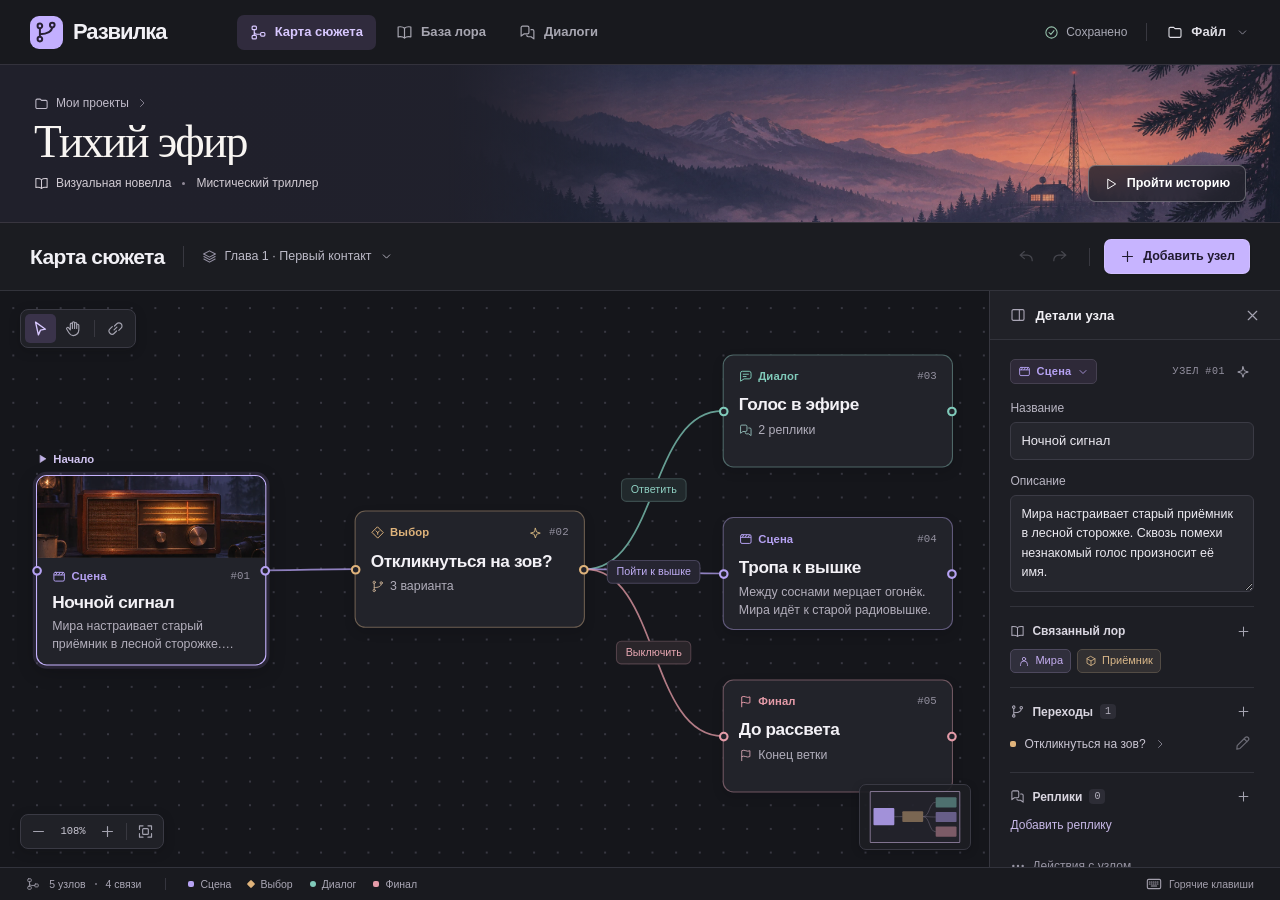
==== index.html @ 1507aa06 "Добавить редактор ветвящихся новелл «Развилка»" ====
<!doctype html>
<html lang="ru">
<head>
  <meta charset="utf-8">
  <meta name="viewport" content="width=device-width, initial-scale=1, viewport-fit=cover">
  <meta name="theme-color" content="#17171d">
  <meta name="description" content="Развилка — рабочее пространство для карты сюжета, лора и диалогов визуальной новеллы.">
  <title>Развилка — карта сюжета</title>
  <link rel="icon" href="assets/mark.svg" type="image/svg+xml">
  <link rel="stylesheet" href="style.css">
  <script src="icons.js" defer></script>
  <script src="model.js" defer></script>
  <script src="map.js" defer></script>
  <script src="app.js" defer></script>
</head>
<body>
  <div class="studio">
    <header class="topbar">
      <button class="brand" data-action="page" data-page="map" aria-label="Развилка, к карте сюжета"><img src="assets/mark.svg" alt="" width="32" height="32"><span>Развилка</span></button>
      <nav class="main-nav" aria-label="Разделы проекта" id="main-nav"></nav>
      <div class="top-tools"><span id="save-state" title="Проект сохраняется в этом браузере"></span><span class="tool-divider"></span><button id="file-menu" class="file-button" data-action="file-menu" aria-label="Файл и настройки проекта" aria-haspopup="true"></button></div>
    </header>
    <section id="project-cover" class="project-cover" aria-label="Текущий проект">
      <div class="cover-inner"><button class="projects-link" data-action="projects"><span data-icon="folder"></span>Мои проекты<span data-icon="chevron-right"></span></button><h1 id="project-title"></h1><div id="project-meta" class="project-meta"></div></div>
      <button class="read-button" data-action="play"><span data-icon="play"></span><span>Пройти историю</span></button>
    </section>
    <main class="workbench"><div class="workbar" id="workbar"></div><div id="workspace" class="workspace"></div></main>
    <footer id="statusbar" class="statusbar"></footer>
  </div>
  <div id="menu" class="popover" hidden></div>
  <dialog id="dialog" aria-labelledby="dialog-title"></dialog>
  <div id="toast" class="toast" role="status" aria-live="polite"></div>
  <input type="file" accept="application/json,.json" id="import-file" hidden>
</body>
</html>
---- style.css ----
:root {
  color-scheme: dark;
  --bg:#141519; --panel:#1c1d23; --surface:#222329; --line:#32333b; --line-soft:#2a2b32;
  --text:#f1f0f5; --muted:#a4a3b0; --dim:#858593; --accent:#c7b4ff; --accent-text:#211a30;
  --font:Inter,"Segoe UI Variable Text","Segoe UI",-apple-system,BlinkMacSystemFont,Arial,sans-serif;
  --mono:"SFMono-Regular",Consolas,"Liberation Mono",monospace;
  font-family:var(--font); font-size:14px; color:var(--text); background:var(--bg);
  font-synthesis:none; -webkit-font-smoothing:antialiased;
}
* {box-sizing:border-box}
[hidden] {display:none!important}
html,body {width:100%;height:100%;margin:0;overflow:hidden}
button,input,textarea,select {font:inherit}
button {color:inherit;border:0;background:transparent;cursor:pointer;line-height:1.2}
button:disabled {cursor:default;opacity:.35}
button,a,input,select,textarea,[tabindex] {outline-offset:3px}
:focus-visible {outline:2px solid var(--accent)}
button {touch-action:manipulation}
button:disabled:hover {background:transparent}
button svg,.icon {flex-shrink:0;vertical-align:middle;pointer-events:none}
button {transition:background-color .14s,color .14s,border-color .14s}
::selection {background:#685388;color:white}
::-webkit-scrollbar {width:6px;height:6px}
::-webkit-scrollbar-thumb {border-radius:8px;background:#42414b}
::-webkit-scrollbar-track {background:transparent}
.studio {display:flex;flex-direction:column;height:100vh;height:100dvh;min-height:0}
.topbar {height:65px;flex:0 0 auto;display:flex;align-items:center;gap:clamp(28px,5.5vw,96px);padding:0 clamp(20px,2.35vw,42px);background:#18191e;border-bottom:1px solid #33323c;position:relative;z-index:3}
.brand {padding:0;display:inline-flex;align-items:center;gap:10px;flex-shrink:0;font-size:22px;line-height:1;font-weight:720;letter-spacing:-1.1px}
.brand img {width:33px;height:33px}
.main-nav,.top-tools,.file-button,.nav-item,.project-meta,.project-meta span,.read-button,.projects-link,.work-actions,.history-actions,.view-context,.chapter-switch,.btn,.quiet-button,.text-action,.status-count,.legend,.legend-item,.shortcut-button {display:flex;align-items:center}
.main-nav {gap:7px;align-self:stretch;align-items:center}
.nav-item {gap:8px;font-size:13px;font-weight:550;color:#a7a6b1;border-radius:7px;padding:9px 13px;white-space:nowrap}
.nav-item:hover,.file-button:hover {background:#26262f;color:#f8f6ff}
.nav-item.active {background:#302b3d;color:#d8c8ff}
.top-tools {gap:19px;margin-left:auto}
.tool-divider,.view-divider {width:1px;display:inline-block;background:#383840;flex-shrink:0}
.tool-divider {height:18px}
#save-state {color:#a9a9b5;display:flex;align-items:center;gap:7px;font-size:12px;white-space:nowrap}
#save-state svg {color:#99c5af} #save-state.failed svg {color:#edb081}
.file-button {gap:8px;padding:8px 1px;color:#dfdee5;font-size:13px;font-weight:550}
.file-button>.icon:last-child {margin-left:2px;color:#92919f}
.project-cover {position:relative;isolation:isolate;background:#20212d;height:clamp(135px,17.6vh,186px);flex:0 0 auto;display:flex;align-items:center;justify-content:space-between;padding:0 clamp(22px,2.65vw,48px);overflow:hidden;border-bottom:1px solid #38353f}
.project-cover::before,.project-cover::after {content:"";position:absolute;inset:0;z-index:-1;pointer-events:none}
.project-cover::before {left:auto;width:min(82%,max(65vw,760px));background:url("assets/forest-station.webp") right 20%/100% auto no-repeat;mask-image:linear-gradient(90deg,transparent,#000 21%);opacity:.98}
.project-cover::after {background:linear-gradient(90deg,#20202b 0%,#20202bf5 18%,#20202ba1 35%,#20202b14 64%,#1416231c 100%)}
.project-cover.plain::before {background:none}
.project-cover.plain::after {background:radial-gradient(ellipse at 70% 0%,#454054,transparent 66%),linear-gradient(105deg,#232331,#2b2834)}
.cover-inner {min-width:0;margin-bottom:1px}
.projects-link {width:fit-content;gap:7px;color:#c0bbc9;font-size:12px;font-weight:500;padding:0}
.projects-link>span {display:flex}
.projects-link:hover {color:#fff}
.projects-link>span:last-child {color:#9792a3}
.project-cover h1 {margin:8px 0 11px;font-family:"STIX Two Text",Georgia,"Times New Roman",serif;font-size:clamp(38px,3.55vw,56px);font-weight:500;letter-spacing:-1.65px;line-height:1.02;color:#f8f5f2;max-width:70vw;white-space:nowrap;text-overflow:ellipsis;overflow:hidden}
.project-meta {color:#d1cbd3;font-size:12px;gap:11px;font-weight:450}
.project-meta span {gap:7px}
.project-meta i,.status-dot {width:3px;height:3px;border-radius:100%;background:#918a98;flex-shrink:0}
.read-button {gap:9px;align-self:flex-end;margin-bottom:20px;padding:10px 15px;border:1px solid #ffffff4a;border-radius:7px;background:#24232dcc;color:white;backdrop-filter:blur(9px);font-size:12.5px;font-weight:570;box-shadow:0 2px 8px #10101628}
.read-button:hover {background:#34313ee5;border-color:#c8bfce}
.read-button svg {height:14px;width:14px}
.workbench {display:flex;flex-direction:column;flex:1;min-height:0}
.workbar {height:68px;flex:0 0 auto;display:flex;align-items:center;justify-content:space-between;gap:12px;padding:0 clamp(18px,2.35vw,42px);border-bottom:1px solid var(--line);background:#1b1c21}
.view-context {gap:18px;min-width:0}
.view-context h2 {margin:0;white-space:nowrap;font-size:21px;line-height:1.25;letter-spacing:-.66px;font-weight:640}
.view-divider {height:21px}
.chapter-switch {padding:7px 0;gap:8px;color:#bcbac7;font-size:12.5px;font-weight:500;min-width:0}
.chapter-switch>span {white-space:nowrap;overflow:hidden;text-overflow:ellipsis;max-width:34vw}
.chapter-switch>.icon:first-child {color:#9692a5}
.chapter-switch:hover,.text-action:hover,.secondary-link:hover,.quiet-button:hover {color:var(--accent)}
.work-actions {gap:14px}
.history-actions {gap:2px}
.icon-button {display:inline-flex;justify-content:center;align-items:center;width:31px;height:31px;flex:0 0 auto;padding:0;color:var(--muted);border-radius:5px}
.icon-button:not(:disabled):hover {color:var(--text);background:#ffffff0c}
.icon-button:disabled {opacity:.32}
.btn {gap:7px;justify-content:center;min-height:35px;border-radius:7px;padding:8px 14px;font-size:12.5px;font-weight:620;white-space:nowrap}
.btn.primary {color:var(--accent-text);background:var(--accent);border:1px solid #e0d1ff5c;box-shadow:0 1px 2px #1112}
.btn.primary:hover {background:#d7c8ff}
.btn.subtle {border:1px solid #3e3f49;background:#2a2a32;color:#e1dfe8}
.btn.subtle:hover {background:#35353f}
.btn.danger {background:#82464f;color:white}
.workspace {position:relative;flex:1;min-height:0;overflow:hidden}
.map-workspace {display:flex}
.map-pane {position:relative;flex:1;min-width:0;min-height:0;overflow:hidden;background-color:#15161b;background-image:radial-gradient(circle at 1px 1px,#383842 1px,transparent 1.15px);background-size:22px 22px;isolation:isolate;touch-action:none;outline:none;user-select:none}
.map-pane[data-tool=hand],.map-pane[data-tool=hand] .node-card,.map-pane.space-pan,.map-pane.space-pan .node-card {cursor:grab}
.map-pane.dragging,.map-pane.dragging .node-card {cursor:grabbing}
.map-pane[data-tool=link],.map-pane[data-tool=link] .node-card {cursor:crosshair}
.world {position:absolute;left:0;top:0;width:0;height:0;transform-origin:0 0}
.edge-layer {position:absolute;left:0;top:0;width:1px;height:1px;overflow:visible;pointer-events:none}
.node-card {position:absolute;background:#22232a;border:1px solid color-mix(in srgb,var(--node-color) 34%,#34343c);border-radius:10px;box-shadow:0 4px 10px #09090c25;cursor:grab;outline-offset:3px}
.node-card:hover {border-color:color-mix(in srgb,var(--node-color) 70%,#393941)}
.node-card.selected,.node-card.link-source {border-color:var(--accent);box-shadow:0 0 0 3px #bea1ff20,0 5px 18px #08060a3d}
.node-content {padding:13px 14px 11px;min-width:0}
.node-meta,.node-detail,.type-tag,.start-label {display:flex;align-items:center}
.node-meta {justify-content:space-between;gap:7px}
.type-tag {color:var(--node-color);gap:5px;font-size:10px;line-height:1.3;font-weight:650;letter-spacing:.3px;white-space:nowrap}
.node-card .type-tag {font-size:10.5px;letter-spacing:.1px}
.node-number,.inspector-no {color:#93909f;font-family:var(--mono);font-weight:400}
.node-number {font-size:10px;letter-spacing:.1px}
.node-number,.inspector-ident {display:flex;align-items:center;gap:7px}
.important-mark {color:#d8b881;display:inline-flex}
.inspector-ident .icon-button {width:22px;height:22px}
.inspector-ident .icon-button .icon {width:14px;height:14px}
.inspector-ident .icon-button[aria-pressed=true] {color:#e0b578;background:#3b332b}
.moment-check {display:flex;align-items:center;gap:7px;margin:0 0 16px;color:#c8bfcb;font-size:12px}
.moment-check svg {color:#d4ad78}
.moment-check input {margin:0 2px 0 0;width:15px;height:15px;accent-color:var(--accent)}
.node-card h3 {margin:9px 0 5px;font-size:16px;line-height:1.2;font-weight:620;letter-spacing:-.35px;color:#f3f1f6;display:-webkit-box;-webkit-box-orient:vertical;-webkit-line-clamp:2;overflow:hidden;overflow-wrap:anywhere}
.node-detail {gap:5px;margin-top:7px;font-size:11.5px;line-height:1.3;color:#b0adba}
.node-detail .icon {color:color-mix(in srgb,var(--node-color) 55%,#9f9da7)}
.node-summary {font-size:11.5px;line-height:1.45;color:#b2aebb;margin:0;display:-webkit-box;-webkit-line-clamp:2;-webkit-box-orient:vertical;overflow:hidden;overflow-wrap:anywhere}
.node-art {height:76px;background:#34313c url("assets/receiver.webp") center 52%/cover no-repeat;border-radius:9px 9px 0 0;border-bottom:1px solid #ffffff0a}
.illustrated .node-content {padding:11px 14px}
.illustrated h3 {margin:7px 0 4px}
.start-label {position:absolute;left:0;bottom:calc(100% + 10px);color:#d0c3ef;gap:5px;font-size:10.5px;font-weight:550}
.start-label svg {fill:#c2b2e9;stroke-width:1}
.port {display:block;position:absolute;top:50%;padding:0;width:9px;height:9px;border-radius:50%;border:2px solid var(--node-color);background:#23232b;transform:translate(-50%,-50%);z-index:3}
.port::before {content:"";position:absolute;inset:-7px}
.port.in {left:0}.port.out {left:100%}
.port:hover {background:var(--node-color);box-shadow:0 0 0 4px #c6b4fc2b}
.edge-label {position:absolute;transform:translate(-50%,-50%);max-width:110px;padding:4px 8px;color:color-mix(in srgb,var(--node-color) 88%,white);font-size:10px;font-weight:540;letter-spacing:.03px;line-height:1.2;white-space:nowrap;text-overflow:ellipsis;overflow:hidden;background:color-mix(in srgb,var(--node-color) 9%,#18191e);border:1px solid color-mix(in srgb,var(--node-color) 23%,#26262c);border-radius:5px}
.edge-label:hover {border-color:var(--node-color)}
.floating {background:#202127;box-shadow:0 3px 12px #0a0a0d2b;border:1px solid #3a3a44;border-radius:8px}
.canvas-tools,.camera-controls {display:flex;align-items:center;gap:2px;position:absolute;padding:4px}
.canvas-tools {top:18px;left:20px}
.floating .tool-divider {height:17px;margin:0 3px}
.canvas-tools .icon-button {width:31px;height:29px}
.canvas-tools .icon-button.active {color:#d8c8ff;background:#3a334a}
.canvas-tools .icon-button.active svg {stroke-width:1.9}
.camera-controls {bottom:18px;left:20px;padding:3px 4px}
.camera-controls .icon-button {width:27px;height:27px}
.zoom-number {font-family:var(--mono);font-size:10.5px;color:#c9c7d3;min-width:38px;padding:5px 2px}
.show-inspector {position:absolute;right:18px;top:18px;width:35px;height:35px}
.minimap {padding:6px;position:absolute;bottom:17px;right:18px;width:112px;height:66px;border:1px solid #393943;border-radius:7px;background:#1d1e24e8;box-shadow:0 2px 9px #0b0a0e30;cursor:crosshair}
.minimap svg {width:100%;height:100%;display:block;pointer-events:none}
.link-note {position:absolute;top:19px;left:156px;display:flex;align-items:center;gap:7px;border:1px solid #5b506d;border-radius:6px;background:#2d2937;font-size:12px;color:#e4d8ff;padding:6px 8px}
.link-note button {display:flex;padding:2px}
.inspector {width:clamp(282px,22.7vw,355px);flex:0 0 auto;background:#1d1e24;border-left:1px solid #36363f;display:flex;flex-direction:column;min-height:0;z-index:2}
.inspector-head,.section-line,.inspector-id,.section-line h3,.inspector-head>span,.type-edit,.chips,.lore-chip,.jump-node,.transition-row,.secondary-link {display:flex;align-items:center}
.inspector-head {justify-content:space-between;height:49px;flex:0 0 auto;padding:0 15px 0 20px;border-bottom:1px solid var(--line);background:#202127}
.inspector-head>span {gap:9px;font-size:13px;font-weight:620}
.inspector-head>span>.icon {color:#aaa6b6}
.inspector-head .icon-button {width:26px;height:26px}
.inspector-scroll {overflow:auto;flex:1;min-height:0;padding:19px 20px 18px;scrollbar-gutter:stable}
.inspector-id {justify-content:space-between;margin-bottom:17px}
.type-edit {gap:5px;color:#b7a1e9;border:1px solid #454050;border-radius:5px;background:#2e2938;padding:4px 7px}
.type-edit .type-tag {font-size:11px;font-weight:600}
.inspector-no {font-size:10px;letter-spacing:.55px}
.field {display:flex;flex-direction:column;gap:7px;margin:0 0 14px;min-width:0}
.field>span:first-child,.type-field legend {font-size:12px;color:#b9b6c3;font-weight:500}
input:not([type=checkbox]):not([type=radio]),textarea,select {color:#eceaf1;background:#25262d;border:1px solid #3b3b45;border-radius:6px;padding:9px 10px;outline:none;min-width:0;width:100%;font-size:13px;line-height:1.4}
input:not([type=checkbox]):not([type=radio]):focus,textarea:focus,select:focus {border-color:#b19ad9;box-shadow:0 0 0 2px #b6a2f414}
input::placeholder,textarea::placeholder {color:#92909f}
textarea {resize:vertical;min-height:59px}
.inspector textarea {font-size:12.5px;line-height:1.55;padding:9px 10px;min-height:87px;max-height:280px;display:block}
.inspector input {font-weight:500}
.inspector-section {border-top:1px solid var(--line);padding:13px 0 14px}
.section-line {justify-content:space-between;min-height:22px;margin-bottom:7px}
.section-line h3 {margin:0;font-size:12px;gap:7px;color:#d9d6e0;font-weight:590}
.section-line h3>.icon {color:#a9a6b5}
.section-line small {font:10px var(--mono);color:#b4b1be;border-radius:4px;background:#2d2d36;min-width:16px;text-align:center;padding:2px 3px}
.section-line .icon-button {width:22px;height:22px}
.section-line .icon-button svg {width:15px;height:15px}
.chips {gap:6px;flex-wrap:wrap}
.plain-chip {padding:0;max-width:100%}
.lore-chip {display:inline-flex;gap:5px;max-width:100%;font-size:11px;font-weight:520;padding:4px 7px;border:1px solid color-mix(in srgb,var(--kind-color) 24%,#292a30);border-radius:5px;background:color-mix(in srgb,var(--kind-color) 9%,#22232a);color:var(--kind-color);line-height:1.2;overflow-wrap:anywhere}
.kind-person {--kind-color:#c3acef}.kind-location {--kind-color:#8bc4b6}.kind-object {--kind-color:#d8b688}.kind-event {--kind-color:#df9fad}
.plain-chip:hover .lore-chip {border-color:var(--kind-color)}
.jump-node {flex:1;min-width:0;gap:8px;padding:7px 0;text-align:left;font-size:12px;color:#caC6d3}
.jump-node span {overflow:hidden;text-overflow:ellipsis;white-space:nowrap}
.jump-node i {width:6px;height:6px;border-radius:2px;flex-shrink:0}
.jump-node>.icon {color:#92909e}
.transition-row>.icon-button {width:23px;height:25px;opacity:.58}
.transition-row:hover>.icon-button {opacity:1}
.text-action,.secondary-link {gap:6px;padding:3px 0;font-size:12px;color:#c8b9e7}
.secondary-link {margin-top:6px;color:#9794a3}
.inspector-line {display:flex;flex-direction:column;align-items:flex-start;gap:3px;text-align:left;font-size:12px;line-height:1.4;margin:6px 0 10px;padding:0}
.inspector-line b {color:#a6d2c7;font-size:11px}
.inspector-line span {color:#c2becb;display:-webkit-box;-webkit-line-clamp:3;-webkit-box-orient:vertical;overflow:hidden}
.statusbar {display:flex;align-items:center;gap:24px;flex:0 0 auto;height:33px;background:#191a1f;border-top:1px solid #32333c;padding:0 clamp(18px,2.05vw,38px);color:#aaa7b5;font-size:10.5px}
.status-count {gap:7px;white-space:nowrap}
.status-count>.icon {color:#94929e;margin-right:2px}
.status-dot {display:inline-flex;font-size:0;height:2px;width:2px;background:#7b7885;margin:0 2px}
.legend {gap:17px;border-left:1px solid #35353e;padding-left:22px}
.legend-item {gap:6px;white-space:nowrap}
.legend-swatch {width:6px;height:6px;border-radius:2px;background:var(--node-color)}
.swatch-choice {transform:rotate(45deg);border-radius:1px}
.swatch-dialogue {border-radius:50%}
.shortcut-button {gap:7px;margin-left:auto;color:#a39fac;font-size:10.5px;padding:5px 0}
.shortcut-button:hover {color:#dbd6e6}
.popover {position:fixed;z-index:12;min-width:196px;max-width:min(350px,calc(100vw - 16px));max-height:75vh;overflow:auto;padding:5px;border-radius:9px;border:1px solid #484651;background:#27272f;box-shadow:0 10px 32px #07060b5e}
.popover hr {border:0;height:1px;background:#3c3b45;margin:4px}
.menu-item {width:100%;display:flex;align-items:center;gap:10px;padding:9px 10px;border-radius:5px;font-size:12.5px;color:#d8d4e1;text-align:left}
.menu-item>span {flex:1;min-width:0;overflow-wrap:anywhere}
.menu-item .icon {color:#b7afc6}
.menu-item:hover,.menu-item:focus-visible {background:#37333f}
.toast {position:fixed;bottom:47px;left:50%;transform:translate(-50%,8px);z-index:30;border:1px solid #534c61;background:#302b39f5;color:#e8dff8;padding:10px 17px;border-radius:8px;visibility:hidden;opacity:0;transition:transform .16s,opacity .16s;pointer-events:none;font-size:12.5px;max-width:90vw;box-shadow:0 5px 18px #0d091238}
.toast.visible {visibility:visible;opacity:1;transform:translate(-50%,0)}
.empty-map,.empty-collection {text-align:center;display:flex;flex-direction:column;align-items:center;gap:10px}
.empty-map {position:absolute;inset:20% 10% auto;pointer-events:none}
.empty-map .btn {pointer-events:auto;margin-top:6px}
.empty-symbol {display:flex;align-items:center;justify-content:center;width:55px;height:55px;background:#322c3e;border:1px solid #4c415e;border-radius:13px;color:var(--accent)}
.empty-map h3,.empty-collection h3 {font-size:19px;letter-spacing:-.5px;font-weight:600;margin:3px 0 0}
.empty-map p,.empty-collection p {color:var(--muted);font-size:13px;margin:0}
.collection-workspace {overflow:auto;background:#18191e}
.collection {max-width:1490px;margin:auto;padding:25px clamp(22px,2.65vw,48px) 35px}
.collection-toolbar {display:flex;align-items:center;gap:20px;justify-content:space-between;flex-wrap:wrap;margin-bottom:23px}
.search-box {display:flex;align-items:center;gap:8px;padding:0 12px;border:1px solid #3b3a44;background:#212228;border-radius:7px;color:var(--dim);width:280px;max-width:100%}
.search-box input:not([type=checkbox]) {border:0;background:transparent;box-shadow:none;padding:9px 0}
.search-box:focus-within {border-color:var(--accent)}
.filters {display:flex;flex-wrap:wrap;gap:5px}
.filter,.quiet-button {gap:6px;border-radius:5px;color:#bcb7c8;font-size:12px;padding:6px 9px}
.filter.active {background:#352f41;color:#d5c6ef}
.filter:not(.active):hover {background:#25252d}
.lore-grid {display:grid;grid-template-columns:repeat(auto-fit,minmax(min(255px,100%),1fr));gap:17px;align-items:stretch}
.lore-card {display:flex;flex-direction:column;align-items:stretch;max-width:560px;text-align:left;background:#22232a;border:1px solid #3b3a45;border-radius:10px;padding:19px}
.lore-card:hover {border-color:color-mix(in srgb,var(--kind-color) 58%,#45404e);background:#27272e}
.lore-card-top {display:flex;align-items:center;gap:9px;color:var(--kind-color);font-size:11.5px;font-weight:550}
.lore-icon {display:flex;align-items:center;justify-content:center;width:35px;height:35px;border-radius:9px;background:color-mix(in srgb,var(--kind-color) 12%,#22232a)}
.lore-card-top>.icon {margin-left:auto;color:#9993a4}
.lore-card h3 {font-size:20px;margin:19px 0 8px;letter-spacing:-.6px}
.lore-card p {flex:1;font-size:13px;line-height:1.65;color:#c2bdcc;margin:0 0 18px;white-space:pre-line;overflow-wrap:anywhere}
.card-foot {border-top:1px solid #393841;padding-top:12px;display:flex;gap:6px;align-items:center;font-size:11px;color:#a9a4b3}
.dialogue-list {display:grid;grid-template-columns:repeat(auto-fit,minmax(min(375px,100%),1fr));gap:17px;align-items:start}
.dialogue-group {background:#22232a;border:1px solid #3b3a45;border-radius:10px;padding:18px 20px;max-width:850px}
.dialogue-group-top,.dialogue-group-top>div {display:flex;align-items:center;gap:12px}
.dialogue-group-top {justify-content:space-between;border-bottom:1px solid #393841;padding-bottom:13px}
.dialogue-group-top>div {align-items:flex-start;flex-direction:column;gap:6px;min-width:0}
.dialogue-group h3 {font-size:19px;letter-spacing:-.4px;margin:0}
.dialogue-line {width:100%;display:flex;align-items:flex-start;gap:11px;text-align:left;padding:14px 0;border-bottom:1px solid #33333b}
.dialogue-line>.icon {margin-left:auto;color:#92909c}
.speaker-mark {background:#2a3b39;border:1px solid #3d514c;color:#accfc4;font-weight:650;display:flex;align-items:center;justify-content:center;width:28px;height:28px;border-radius:8px;flex-shrink:0}
.line-copy {min-width:0;display:flex;flex-direction:column;gap:4px;font-size:13px;line-height:1.5;overflow-wrap:anywhere;white-space:pre-line}
.line-copy b {color:#a4cfc2;font-size:11.5px}
.dialogue-group>.text-action {margin-top:13px}
.empty-collection {grid-column:1/-1;padding:35px 12px}
.modal {margin:auto;padding:0;background:transparent;border:0;color:var(--text);width:min(458px,calc(100% - 28px));max-width:calc(100vw - 22px);max-height:calc(100dvh - 38px);overflow:auto;border-radius:13px;box-shadow:0 24px 105px #05040890}
.modal::backdrop {background:#0b0b10ac;backdrop-filter:blur(3px)}
.modal-shell {background:#22232a;border:1px solid #44414d;border-radius:13px;overflow:hidden}
.modal-head,.form-footer {display:flex;align-items:center;gap:10px;padding:15px 20px}
.modal-head {justify-content:space-between;border-bottom:1px solid #393840}
.modal-head h2 {font-size:18px;letter-spacing:-.45px;font-weight:640;margin:0}
.modal-body {padding:20px}
.modal-body>.field:last-child {margin-bottom:0}
.modal-body .field {margin-bottom:16px}
.modal-body .field>span:first-child,.type-field legend {font-size:12px}
.modal-body .field input,.modal-body .field select,.modal-body .field textarea {background:#2a2a33;border-color:#44424f}
.modal-body input,.modal-body select {height:38px}
.modal-body textarea {max-height:35vh}
.form-footer {justify-content:flex-end;flex-wrap:wrap;border-top:1px solid #3a3842;background:#24242c}
.form-footer>.icon-button {color:#d1949b}
.footer-spacer {flex:1}
.type-field {border:0;padding:0;margin:0 0 17px;min-width:0}
.type-field legend {padding:0;margin:0 0 7px}
.type-options {display:grid;grid-template-columns:repeat(4,minmax(0,1fr));gap:6px}
.type-option {position:relative;cursor:pointer}
.type-option input {position:absolute;opacity:0;width:1px;height:1px}
.type-option>span {display:flex;flex-direction:column;align-items:center;gap:5px;padding:9px 3px;border-radius:6px;border:1px solid #45424e;background:#292931;color:#b7b1c3;font-size:12px}
.type-option:has(input:checked)>span {color:var(--node-color);background:color-mix(in srgb,var(--node-color) 12%,#27252e);border-color:color-mix(in srgb,var(--node-color) 74%,#393540)}
.type-option:has(input:focus-visible)>span {outline:2px solid var(--accent);outline-offset:2px}
.question-text,.context-copy {margin:0;font-size:14px;line-height:1.55;color:#d6d1de}
.context-copy {margin-bottom:12px;font-size:13px}
.from-node {display:flex;gap:9px;align-items:center;padding:10px 12px;margin-bottom:15px;background:#302b38;color:#ccbedf;border-radius:6px;font-size:12px}
.from-node b {color:#e4dced}
.check-list {display:flex;flex-direction:column;margin-bottom:12px}
.check-list label {display:flex;align-items:center;gap:9px;padding:8px 0;border-bottom:1px solid #36343d}
.modal-body input[type=checkbox] {height:16px;width:16px;accent-color:var(--accent)}
.check-list small {margin-left:auto;color:#a9a4b3;font-size:11px}
.project-list {display:flex;flex-direction:column;gap:8px}
.project-option {border:1px solid #3c3a46;background:#292932;display:flex;align-items:center;gap:12px;border-radius:7px;text-align:left;padding:8px}
.project-option:hover {background:#34313b}
.project-thumb {width:62px;height:45px;flex-shrink:0;display:flex;justify-content:center;align-items:center;color:#c8b6e9;border-radius:5px;background:#3b344b}
.project-thumb.has-art {background:url("assets/forest-station.webp") 70% center/cover}
.project-option>span:nth-child(2) {display:flex;flex-direction:column;gap:4px;min-width:0}
.project-option strong {font-size:14px;overflow-wrap:anywhere}
.project-option small {font-size:11px;color:var(--muted)}
.project-option>.icon {margin-left:auto;color:var(--accent)}
.key-list>div {display:flex;align-items:center;justify-content:space-between;gap:12px;padding:7px 0;color:#ccc7d5;font-size:12px}
kbd {font:11px var(--mono);color:#dfd8ed;background:#33313b;border:1px solid #494450;border-radius:4px;padding:3px 6px;white-space:nowrap}
.reader-modal {width:min(510px,calc(100% - 28px))}
.reader-image {height:125px;display:flex;align-items:flex-end;padding:13px 20px;background-color:#393244}
.reader-image.receiver {background:linear-gradient(0deg,#16141b66,transparent 70%),url("assets/receiver.webp") center 48%/cover}
.reader-image.forest {background:linear-gradient(0deg,#16141b66,transparent 70%),url("assets/forest-station.webp") center 45%/cover}
.reader-image.abstract {height:64px;background:linear-gradient(110deg,#36303f,#252530)}
.reader-image .type-tag {padding:5px 8px;background:#27252fe8;border-radius:5px;font-size:11px}
.reader-body {padding:19px 22px}
.reader-location {font-size:11px;color:#a6a0b1}
.reader-location span {padding:0 5px}
.reader-body h3 {font:500 30px/1.12 Georgia,"Times New Roman",serif;letter-spacing:-.65px;margin:7px 0 12px}
.reader-description,.reader-lines p {white-space:pre-line;overflow-wrap:anywhere}
.reader-description {font-size:14px;line-height:1.65;color:#ddd7e3;margin:0}
.reader-lines {border-left:2px solid #70998d;background:#2b2d32;padding:10px 14px;margin:13px 0 0}
.reader-lines>div+div {margin-top:9px}
.reader-lines b {font-size:11.5px;color:#a6cabe}
.reader-lines p {margin:2px 0 0;font-size:13px;line-height:1.55}
.reader-choices {margin-top:20px;display:flex;flex-direction:column;gap:7px}
.reader-choices button {text-align:left;display:flex;align-items:center;justify-content:space-between;gap:9px;border:1px solid #514759;background:#332e3c;padding:11px 13px;border-radius:6px;color:#e6daf6;font-size:13px;overflow-wrap:anywhere}
.reader-choices button:hover {background:#41374c;border-color:#786688}
.reader-end {font-size:12px;color:#d9a7af;display:flex;align-items:center;gap:7px}
.reader-controls {display:flex;align-items:center;gap:4px;padding:10px 13px;border-top:1px solid #393741}
.reader-controls>button:last-child {margin-left:auto}
@media(min-width:1600px) {.topbar{height:70px}.workbar{height:74px}.inspector-scroll{padding:22px 25px}.inspector-head{padding:0 23px}}
@media(max-height:760px) and (min-width:701px) {.topbar{height:56px}.project-cover{height:128px}.project-cover h1{font-size:42px;margin:6px 0 8px}.workbar{height:57px}.inspector-scroll{padding-top:14px}.inspector-id{margin-bottom:12px}.inspector-section{padding:9px 0}.inspector-head{height:42px}.field{margin-bottom:11px}.statusbar{height:29px}.canvas-tools{top:13px}.camera-controls{bottom:13px}.minimap{bottom:12px}}
@media(max-width:1100px) {.topbar{gap:28px}.main-nav{gap:3px}.nav-item{padding:8px 10px}.top-tools{gap:13px}.view-context{gap:13px}.inspector{width:268px}.inspector-head{padding-left:16px}.inspector-scroll{padding-left:16px;padding-right:14px}.chapter-name{display:none}}
@media(max-width:999px) {.inspector{position:absolute;right:0;top:0;bottom:0;width:min(320px,92%);box-shadow:-12px 0 35px #1010154f}.project-cover::before{width:100%;background-size:max(90%,710px) auto}.project-cover::after{background:linear-gradient(90deg,#20202bf5 0%,#20202bd9 22%,#20202b2b 62%,transparent)}}
@media(max-width:780px) {.topbar{gap:20px;padding:0 17px}.nav-item{gap:5px;font-size:12px;padding:8px}.nav-item svg{height:15px;width:15px}.top-tools{gap:9px}.top-tools .tool-divider{display:none}#save-state span{display:none}.brand{font-size:20px}.brand img{width:29px;height:29px}.minimap{width:90px;height:54px}.view-context h2{font-size:19px}.legend{gap:10px;padding-left:13px}.statusbar{gap:13px}}
@media(max-width:620px) {
  .topbar{height:83px;padding:0 15px;gap:0;align-items:flex-start}
  .brand{height:45px;gap:7px;font-size:19px}.brand img{width:25px;height:25px}
  .main-nav{position:absolute;left:10px;bottom:5px;gap:5px}.nav-item{padding:6px 10px;font-size:12px}.top-tools{margin-top:8px}
  #save-state span{display:inline;font-size:10px}.file-button{font-size:11px;padding:5px;gap:4px}
  .project-cover{height:111px;padding:0 16px}.project-cover::before{background-size:485px auto;background-position:calc(100% + 55px) 20%}.project-cover::after{background:linear-gradient(90deg,#20202bea 0%,#20202bae 37%,#20202b18 72%)}
  .projects-link{font-size:10px;gap:5px}.project-cover h1{font-size:34px;margin:5px 0 7px;max-width:88vw}.project-meta{font-size:10px;gap:7px}.project-meta .icon{width:12px;height:12px}
  .read-button{margin-bottom:14px;padding:8px 9px;align-self:flex-start;position:absolute;right:14px;top:13px;font-size:0;gap:0}.read-button .icon{width:14px;height:14px}
  .workbar{height:54px;padding:0 12px;gap:6px}.view-context{gap:8px}.view-context h2{font-size:16px;letter-spacing:-.4px}.chapter-switch{font-size:10.5px;gap:2px}.chapter-switch>.icon:first-child,.view-divider{display:none}
  .work-actions{gap:4px}.work-actions>.tool-divider{display:none}.history-actions{gap:0}.history-actions>.icon-button{width:24px;height:26px}.history-actions>.icon-button svg{width:14px;height:14px}
  .btn.add-button{min-height:31px;font-size:11px;gap:3px;padding:6px 8px}.add-button>.icon{width:14px;height:14px}
  .canvas-tools{left:12px;top:12px}.camera-controls{left:12px;bottom:13px}.minimap{right:12px;bottom:13px}.show-inspector{right:12px;top:12px}.link-note{top:51px;left:12px;font-size:11px}
  .node-content,.illustrated .node-content{padding:8px 12px}.node-card h3,.illustrated h3{margin:4px 0;font-size:15px;line-height:1.1;-webkit-line-clamp:1}
  .node-detail{margin-top:4px;font-size:11px}.node-card .node-summary{-webkit-line-clamp:1;font-size:11px}
  .node-card .node-art{height:34px;background-position:center 51%}.node-card .type-tag{font-size:10px}
  .node-card .port.out{left:22px;top:100%}.node-card.top-port .port.in{left:22px;top:0}
  .node-card .start-label{left:auto;right:0;bottom:calc(100% + 6px)}
  .statusbar{height:29px;padding:0 12px;font-size:9.5px;gap:10px}.status-count{gap:5px}.status-count>.icon{display:none}.legend{gap:7px;padding-left:8px}.legend-item{gap:3px}.legend-swatch{height:5px;width:5px}.shortcut-button span{display:none}
  .collection{padding:16px 13px}.collection-toolbar{gap:10px;margin-bottom:16px}.filters{gap:2px}.filter{font-size:11px;padding:5px 7px}.lore-card{padding:16px}.collection .search-box{width:100%}.collection-workspace{overscroll-behavior:contain}
  .editor-section{width:94%}.inspector-head{height:41px}.inspector-scroll{padding:14px 16px}.modal-head,.form-footer{padding:12px 15px}.modal-body{padding:16px}.project-option{padding:7px}
}
@media(max-width:390px) {.history-actions{display:none}.view-context h2{font-size:15px}.legend{gap:5px}.shortcut-button{display:none}}
@media(max-height:510px) {.project-cover{height:75px}.project-cover h1{font-size:28px;margin:3px 0}.projects-link{font-size:10px}.workbar{height:44px}.topbar{height:44px}.read-button{margin-bottom:10px}.minimap{display:none}}
@media(prefers-reduced-motion:reduce) {*,*::before,*::after{transition:none!important;scroll-behavior:auto!important}}
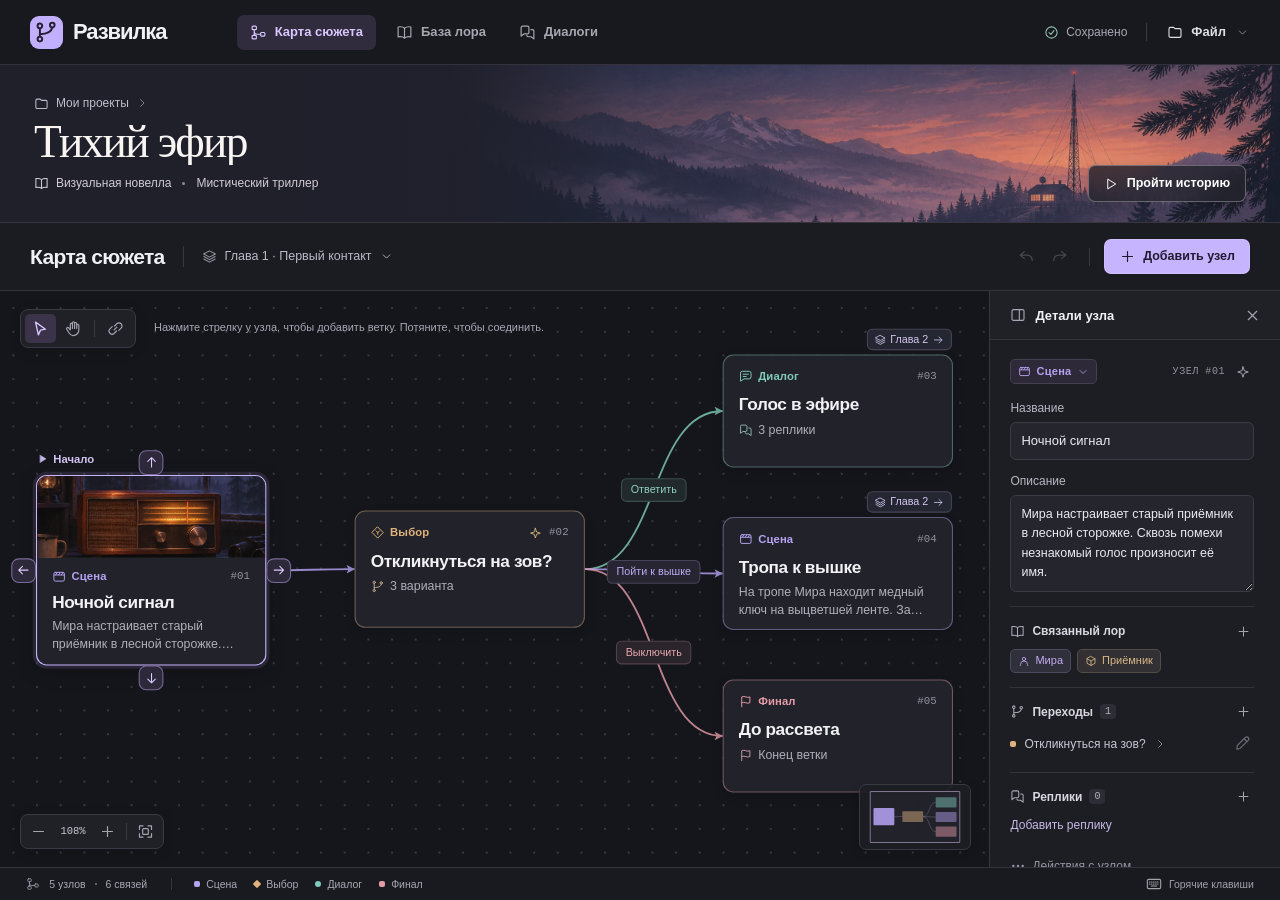
==== commit 473e6ebc: "Добавить создание веток стрелками и последствия выборов между главами" ====
--- a/index.html
+++ b/index.html
@@ -7,11 +7,13 @@
   <meta name="description" content="Развилка — рабочее пространство для карты сюжета, лора и диалогов визуальной новеллы.">
   <title>Развилка — карта сюжета</title>
   <link rel="icon" href="assets/mark.svg" type="image/svg+xml">
-  <link rel="stylesheet" href="style.css">
-  <script src="icons.js" defer></script>
-  <script src="model.js" defer></script>
-  <script src="map.js" defer></script>
-  <script src="app.js" defer></script>
+  <link rel="stylesheet" href="style.css?v=2">
+  <script src="icons.js?v=2" defer></script>
+  <script src="model.js?v=2" defer></script>
+  <script src="map.js?v=2" defer></script>
+  <script src="connections.js?v=2" defer></script>
+  <script src="story.js?v=2" defer></script>
+  <script src="app.js?v=2" defer></script>
 </head>
 <body>
   <div class="studio">
--- a/style.css
+++ b/style.css
@@ -118,6 +118,58 @@
 .port:hover {background:var(--node-color);box-shadow:0 0 0 4px #c6b4fc2b}
 .edge-label {position:absolute;transform:translate(-50%,-50%);max-width:110px;padding:4px 8px;color:color-mix(in srgb,var(--node-color) 88%,white);font-size:10px;font-weight:540;letter-spacing:.03px;line-height:1.2;white-space:nowrap;text-overflow:ellipsis;overflow:hidden;background:color-mix(in srgb,var(--node-color) 9%,#18191e);border:1px solid color-mix(in srgb,var(--node-color) 23%,#26262c);border-radius:5px}
 .edge-label:hover {border-color:var(--node-color)}
+.edge-label .icon {margin-right:4px}
+.wire-hit {stroke:transparent;stroke-width:14;fill:none;pointer-events:stroke;cursor:pointer}
+.wire-line {pointer-events:none}
+.ghost-layer {z-index:4}
+#connector-preview {fill:none;stroke:var(--accent);stroke-width:2.2;stroke-dasharray:7 4;pointer-events:none}
+.node-card.selected,.node-card:hover,.node-card:focus-within {z-index:2}
+.node-handle {position:absolute;z-index:3;display:grid;place-items:center;width:25px;height:25px;padding:0;opacity:0;pointer-events:none;border:1px solid #796995;background:#2e293a;border-radius:7px;color:#ddccff;touch-action:none;cursor:crosshair}
+.handle-right {left:100%;top:50%;transform:translate(1px,-50%)}
+.handle-left {right:100%;top:50%;transform:translate(-1px,-50%)}
+.handle-top {bottom:100%;left:50%;transform:translate(-50%,-1px)}
+.handle-bottom {top:100%;left:50%;transform:translate(-50%,1px)}
+.handle-left svg {transform:rotate(180deg)}.handle-top svg {transform:rotate(-90deg)}.handle-bottom svg {transform:rotate(90deg)}
+.node-handle::before {content:"";position:absolute;inset:-2px}
+.node-handle {width:calc(25px * var(--handle-inverse,1));height:calc(25px * var(--handle-inverse,1))}
+.node-handle svg {width:calc(15px * var(--handle-inverse,1));height:calc(15px * var(--handle-inverse,1))}
+.map-pane[data-tool=pointer] .node-card:is(.selected,:hover,:focus-within) .node-handle {opacity:1;pointer-events:auto}
+.node-handle:hover,.node-handle:focus-visible {color:#211a30;background:var(--accent)}
+.map-pane.connecting .node-handle {opacity:0!important;pointer-events:none!important}
+.node-card.connect-target {outline:3px solid #a2d9c4;outline-offset:3px}
+.connecting,.connecting .node-card {cursor:crosshair}
+.chapter-exit {position:absolute;right:0;bottom:calc(100% + 5px);display:flex;align-items:center;gap:4px;background:#242631;border:1px solid #454354;border-radius:5px;padding:3px 6px;color:#d3c5ee;font-size:10px;white-space:nowrap}
+.chapter-exit:hover {border-color:var(--accent)}
+.node-card:has(.chapter-exit) .start-label {left:0;right:auto}
+.node-card h3:has(.inline-title) {display:block;overflow:visible;margin-top:5px}
+.node-card input.inline-title {width:100%;font:inherit;font-weight:600;color:var(--text);padding:3px 4px;border-radius:4px;border:1px solid var(--accent);background:#302c39}
+.canvas-hint {position:absolute;left:154px;top:29px;max-width:calc(100% - 250px);color:#aaa5b3;font-size:11px;line-height:1.4;pointer-events:none}
+.map-pane[data-tool=link] .canvas-hint,.map-pane.connecting .canvas-hint {display:none}
+.quick-palette {width:237px;max-height:85dvh;padding:8px}
+.palette-heading {font-size:12px;font-weight:600;color:#d9d4e4;padding:4px 4px 8px}
+.palette-types {display:grid;grid-template-columns:1fr 1fr;gap:5px}
+.palette-types button {display:flex;align-items:center;gap:7px;padding:9px 7px;border-radius:5px;border:1px solid #44414d;background:#2e2d36;font-size:12px;text-align:left}
+.palette-types button svg {color:var(--node-color)}
+.palette-types button:hover,.palette-types button:focus-visible {border-color:var(--node-color);background:#39343f}
+.quick-palette .menu-item {font-size:11.5px;padding:8px 5px}
+.rules-editor {margin:16px 0;padding:12px;border:1px solid #49414f;border-radius:8px;background:#25232b}
+.rules-editor .section-line {margin:0}
+.rule-empty,.rule-mode {font-size:12px;color:var(--muted)}
+.rule-empty {margin:6px 0 0}
+.rule-mode,.rule-row-top {display:flex;align-items:center;gap:8px}
+.rule-mode {margin-top:9px}.rule-mode select {flex:1}
+.rule-row {border-top:1px solid #3c3745;margin-top:9px;padding-top:9px}
+.rule-row select,.rule-mode select {height:32px!important;padding:5px 7px;font-size:12px}
+.rule-row-top {margin-bottom:5px}.rule-row-top select {flex:1}
+.jump-node small,.reader-choices button small {display:block;margin-top:4px;font-size:10px;color:#ada2bf}
+.incoming-chapters {border-top:1px dashed #3d3945;margin-top:7px;padding-top:7px}
+.incoming-chapters>span {font-size:11px;color:var(--muted)}
+.incoming-chapters .text-action {font-size:11px;text-align:left}
+.route-check {border-top:1px solid #413945;margin-top:15px;padding-top:10px;font-size:12px;color:#c0b7cb}
+.route-check summary {cursor:pointer}.route-check>div {margin-top:10px}
+.route-check small {display:block;color:var(--muted);margin-top:2px}
+.route-check p {display:flex;align-items:center;gap:5px;margin:4px 0;font-size:11.5px}
+.route-check .met {color:#a7d3bf}.route-check .unmet {color:#d7a3ac}
 .floating {background:#202127;box-shadow:0 3px 12px #0a0a0d2b;border:1px solid #3a3a44;border-radius:8px}
 .canvas-tools,.camera-controls {display:flex;align-items:center;gap:2px;position:absolute;padding:4px}
 .canvas-tools {top:18px;left:20px}
@@ -128,7 +180,7 @@
 .camera-controls {bottom:18px;left:20px;padding:3px 4px}
 .camera-controls .icon-button {width:27px;height:27px}
 .zoom-number {font-family:var(--mono);font-size:10.5px;color:#c9c7d3;min-width:38px;padding:5px 2px}
-.show-inspector {position:absolute;right:18px;top:18px;width:35px;height:35px}
+.show-inspector {position:absolute;right:18px;top:18px;width:auto;height:35px;padding:0 9px;gap:5px;font-size:11px}
 .minimap {padding:6px;position:absolute;bottom:17px;right:18px;width:112px;height:66px;border:1px solid #393943;border-radius:7px;background:#1d1e24e8;box-shadow:0 2px 9px #0b0a0e30;cursor:crosshair}
 .minimap svg {width:100%;height:100%;display:block;pointer-events:none}
 .link-note {position:absolute;top:19px;left:156px;display:flex;align-items:center;gap:7px;border:1px solid #5b506d;border-radius:6px;background:#2d2937;font-size:12px;color:#e4d8ff;padding:6px 8px}
@@ -303,6 +355,7 @@
 @media(max-width:999px) {.inspector{position:absolute;right:0;top:0;bottom:0;width:min(320px,92%);box-shadow:-12px 0 35px #1010154f}.project-cover::before{width:100%;background-size:max(90%,710px) auto}.project-cover::after{background:linear-gradient(90deg,#20202bf5 0%,#20202bd9 22%,#20202b2b 62%,transparent)}}
 @media(max-width:780px) {.topbar{gap:20px;padding:0 17px}.nav-item{gap:5px;font-size:12px;padding:8px}.nav-item svg{height:15px;width:15px}.top-tools{gap:9px}.top-tools .tool-divider{display:none}#save-state span{display:none}.brand{font-size:20px}.brand img{width:29px;height:29px}.minimap{width:90px;height:54px}.view-context h2{font-size:19px}.legend{gap:10px;padding-left:13px}.statusbar{gap:13px}}
 @media(max-width:620px) {
+  .canvas-hint{display:none}.node-handle{width:calc(33px * var(--handle-inverse,1));height:calc(33px * var(--handle-inverse,1))}
   .topbar{height:83px;padding:0 15px;gap:0;align-items:flex-start}
   .brand{height:45px;gap:7px;font-size:19px}.brand img{width:25px;height:25px}
   .main-nav{position:absolute;left:10px;bottom:5px;gap:5px}.nav-item{padding:6px 10px;font-size:12px}.top-tools{margin-top:8px}
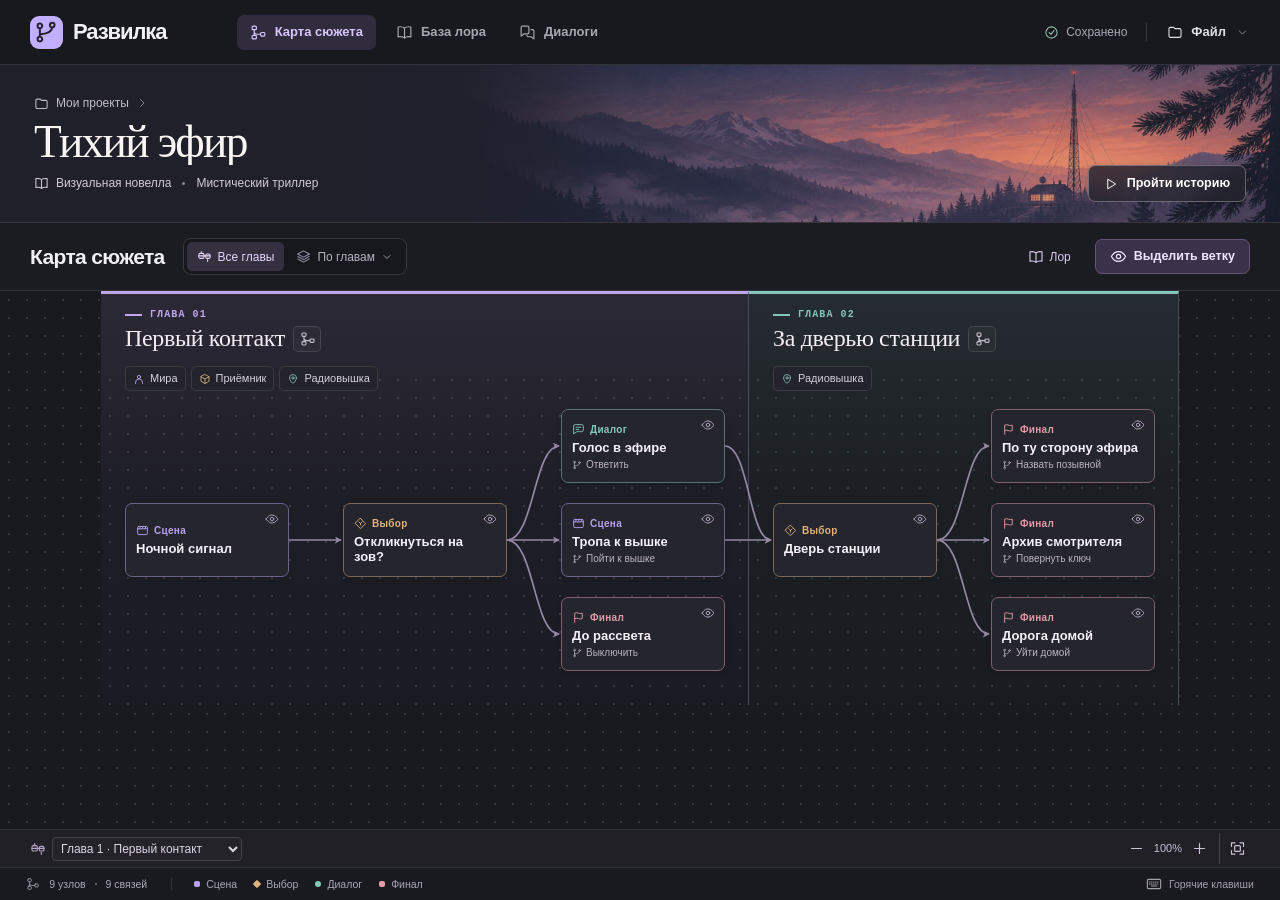
==== commit f25d6d40: "Add chapter timeline, project lore and playable route highlighting" ====
--- a/index.html
+++ b/index.html
@@ -7,13 +7,15 @@
   <meta name="description" content="Развилка — рабочее пространство для карты сюжета, лора и диалогов визуальной новеллы.">
   <title>Развилка — карта сюжета</title>
   <link rel="icon" href="assets/mark.svg" type="image/svg+xml">
-  <link rel="stylesheet" href="style.css?v=2">
-  <script src="icons.js?v=2" defer></script>
-  <script src="model.js?v=2" defer></script>
-  <script src="map.js?v=2" defer></script>
-  <script src="connections.js?v=2" defer></script>
-  <script src="story.js?v=2" defer></script>
-  <script src="app.js?v=2" defer></script>
+  <link rel="stylesheet" href="style.css?v=3">
+  <script src="icons.js?v=3" defer></script>
+  <script src="model.js?v=3" defer></script>
+  <script src="map.js?v=3" defer></script>
+  <script src="connections.js?v=3" defer></script>
+  <script src="story.js?v=3" defer></script>
+  <script src="routes.js?v=3" defer></script>
+  <script src="timeline.js?v=3" defer></script>
+  <script src="app.js?v=3" defer></script>
 </head>
 <body>
   <div class="studio">
--- a/style.css
+++ b/style.css
@@ -379,3 +379,107 @@
 @media(max-width:390px) {.history-actions{display:none}.view-context h2{font-size:15px}.legend{gap:5px}.shortcut-button{display:none}}
 @media(max-height:510px) {.project-cover{height:75px}.project-cover h1{font-size:28px;margin:3px 0}.projects-link{font-size:10px}.workbar{height:44px}.topbar{height:44px}.read-button{margin-bottom:10px}.minimap{display:none}}
 @media(prefers-reduced-motion:reduce) {*,*::before,*::after{transition:none!important;scroll-behavior:auto!important}}
+
+.map-scope {display:flex;align-items:center;min-width:0;gap:2px;padding:3px;border:1px solid #393740;border-radius:8px;background:#17181d}
+.map-scope>button,.timeline-lore-toggle {display:inline-flex;align-items:center;gap:6px;white-space:nowrap;padding:7px 10px;color:#b5b0be;font-size:12px;border-radius:5px}
+.map-scope>button:hover,.timeline-lore-toggle:hover {color:#f1eafc;background:#2a2832}
+.map-scope .current {background:#35303f;color:#e4d6fb}
+.map-scope .chapter-switch>span {max-width:22vw}
+.timeline-lore-toggle[aria-pressed=true] {color:#dbccef}
+.route-toggle {color:#efe4ff;background:#3b3249;border:1px solid #635374}
+.route-toggle:hover {background:#483a58}
+.route-toggle.enabled {color:#b6f4d9;border-color:#547d6c;background:#273c34}
+.timeline-workspace {display:flex;flex-direction:column;background:#18191e}
+.timeline-scroll {position:relative;flex:1;min-height:0;overflow:auto;overscroll-behavior:contain;touch-action:pan-x pan-y pinch-zoom;cursor:grab;background-color:#191a20;background-image:radial-gradient(#3a3741 1px,transparent 1px);background-size:18px 18px;scrollbar-color:#645c70 #222128;scrollbar-width:thin}
+.timeline-scroll.panning {cursor:grabbing;user-select:none}
+.timeline-scroll:focus-visible {outline-offset:-3px}
+.timeline-sheet {position:relative;margin:0 auto;overflow:clip}
+.timeline-board {position:absolute;left:0;top:0;transform-origin:0 0;isolation:isolate}
+.timeline-band {position:absolute;inset-block:0;background:linear-gradient(180deg,color-mix(in srgb,var(--band-color) 10%,#1b1b22),color-mix(in srgb,var(--band-color) 4%,#17181e) 50%,color-mix(in srgb,var(--band-color) 2%,#17181e));border-top:3px solid var(--band-color);border-right:1px solid color-mix(in srgb,var(--band-color) 27%,#28242f)}
+.timeline-band::after {content:"";position:absolute;inset:77px 0 0;pointer-events:none;background-image:radial-gradient(color-mix(in srgb,var(--band-color) 19%,transparent) .85px,transparent .85px);background-size:18px 18px}
+.band-head {position:absolute;top:15px;left:24px;right:21px}
+.band-number {display:flex;align-items:center;gap:8px;color:var(--band-color);font:600 10px/1.2 var(--mono);letter-spacing:1.1px;text-transform:uppercase}
+.band-number::before {content:"";display:block;width:17px;height:2px;background:var(--band-color)}
+.band-head>div {display:flex;align-items:center;gap:8px;margin-top:3px}
+.band-head h3 {margin:0;overflow:hidden;text-overflow:ellipsis;white-space:nowrap;font:500 24px/1.2 "STIX Two Text",Georgia,serif;letter-spacing:-.35px;color:#f3edf4}
+.band-open {display:grid;place-items:center;width:28px;height:26px;flex-shrink:0;background:#ffffff06;border:1px solid #ffffff20;border-radius:5px;color:#c3becb}
+.band-open:hover {color:#fff;background:#ffffff12}
+.band-lore {position:absolute;z-index:1;top:72px;left:24px;right:20px;display:flex;flex-wrap:wrap;gap:5px;align-items:center}
+.band-chip {display:inline-flex;align-items:center;gap:5px;border:1px solid #ffffff1c;border-radius:5px;background:#23242b;min-width:0;max-width:155px;padding:4px 7px;font-size:11px;color:#d5cfdc;line-height:15px}
+.band-chip .icon {color:var(--kind-color)}
+.band-chip span {overflow:hidden;white-space:nowrap;text-overflow:ellipsis}
+.band-chip:hover {background:#36333f;color:#fff}
+.empty-band {position:absolute;z-index:2;left:24px;top:var(--graph-top);display:flex;align-items:center;gap:7px;border:1px dashed #71697b;border-radius:6px;color:#cec5d6;font-size:12px;padding:12px}
+.timeline-wires {position:absolute;left:0;top:0;pointer-events:none;overflow:visible}
+.timeline-line {fill:none;stroke:#9488a6;stroke-width:1.7}
+.timeline-hit {fill:none;stroke:transparent;stroke-width:14;pointer-events:stroke;cursor:pointer}
+.timeline-edge:has(.timeline-hit:hover) .timeline-line,.timeline-edge:has(.timeline-hit:focus-visible) .timeline-line {stroke:#e4d2ff;stroke-width:3}
+.timeline-edge.on-path .timeline-line {stroke:#97e4c5;stroke-width:3}
+.timeline-edge.off-path .timeline-line {opacity:.34;stroke-dasharray:4 3}
+.timeline-card {position:absolute;width:164px;height:74px;background:#25252d;border:1px solid color-mix(in srgb,var(--node-color) 42%,#38343f);border-radius:7px;display:flex;box-shadow:0 2px 5px #0e0d141e}
+.timeline-card:hover,.timeline-card:focus-within {border-color:var(--node-color);z-index:2}
+.timeline-scene {display:flex;flex:1;min-width:0;flex-direction:column;align-items:flex-start;justify-content:center;gap:4px;padding:8px 10px;text-align:left;overflow:hidden;border-radius:6px}
+.timeline-scene .type-tag {display:flex;align-items:center;max-width:calc(100% - 21px);font-size:10px}
+.timeline-scene strong {font-size:13px;line-height:1.17;font-weight:625;color:#f4f0f7;display:-webkit-box;-webkit-box-orient:vertical;-webkit-line-clamp:2;overflow:hidden;overflow-wrap:anywhere}
+.timeline-scene small {display:block;width:100%;overflow:hidden;text-overflow:ellipsis;white-space:nowrap;color:#bab3c3;font-size:10px;line-height:1.1}
+.timeline-scene small svg {margin-right:4px}
+.scene-eye {position:absolute;top:3px;right:3px;display:grid;place-items:center;width:27px;height:24px;padding:0;color:#b3a9c1;border-radius:4px}
+.scene-eye:hover,.scene-eye:focus-visible {color:white;background:#5c506a}
+.timeline-card.off-path {opacity:.46}
+.timeline-card.off-path:hover,.timeline-card.off-path:focus-within {opacity:.85}
+.timeline-card.on-path {border:2px solid #8bd6b8;background:#26352f}
+.timeline-card.on-path .scene-eye {color:#abefd0}
+.timeline-card.path-tip {box-shadow:0 0 0 3px #82d5b02f}
+.route-strip,.loose-lore,.timeline-foot {display:flex;align-items:center;flex:0 0 auto}
+.route-strip {gap:15px;border-bottom:1px solid #3c5048;background:#202b27;padding:8px clamp(14px,2.35vw,42px)}
+.route-location,.route-options,.route-options button,.route-back {display:flex;align-items:center}
+.route-location {gap:9px;color:#a5e8c8;min-width:0}
+.route-location span {min-width:0;display:grid;gap:2px}
+.route-location small {font-size:10px;font-weight:600;color:#a4cbb9}
+.route-location strong {max-width:37vw;overflow:hidden;text-overflow:ellipsis;white-space:nowrap;color:#e4f0e9;font-size:13px}
+.route-options {gap:6px;min-width:0;overflow-x:auto}
+.route-options button,.route-back {gap:5px;flex-shrink:0;color:#c9eddb;white-space:nowrap;font-size:12px;border-radius:5px;padding:7px 9px}
+.route-options button {background:#2e4037;border:1px solid #496354}
+.route-options button:hover,.route-back:hover {background:#3c5548}
+.route-back {margin-left:auto}
+.timeline-foot {justify-content:space-between;gap:7px;min-height:38px;padding:2px clamp(14px,2.35vw,42px);border-top:1px solid #34333b;background:#202026}
+.band-selector,.timeline-camera {display:flex;align-items:center}
+.band-selector {color:#b4a5c8;min-width:0;gap:6px}
+.band-selector select {color:#dbd5e2;font-size:12px;background:#24232a;border:1px solid #45414c;border-radius:4px;padding:3px 4px;max-width:min(54vw,345px);min-width:0}
+.timeline-camera button {font-size:11px;color:#cbc2d5;min-width:28px;padding:2px}
+.timeline-camera button:last-child {border-left:1px solid #49444e;border-radius:0;margin-left:4px;padding-left:7px}
+.loose-lore {gap:12px;min-height:35px;padding:4px 22px;background:#222128;border-top:1px solid #37323e}
+.loose-lore>button,.loose-lore>div {display:flex;align-items:center;gap:6px}
+.loose-lore>button {color:#cebfe2;font-size:12px;white-space:nowrap}
+.loose-lore>div {overflow-x:auto}
+.loose-lore .band-chip {flex-shrink:0}
+.timeline-lore-list {display:grid;gap:7px}
+.timeline-lore-list button {display:flex;gap:9px;align-items:center;padding:8px;border-bottom:1px solid #3a3741;text-align:left}
+.timeline-lore-list button>span:nth-child(2) {flex:1;min-width:0;overflow:hidden;white-space:nowrap;text-overflow:ellipsis;color:#beb7c5;font-size:12px}
+.reader-controls {flex-wrap:wrap}
+.map-pane .chapter-on-path {border-color:#8bd6b8;box-shadow:0 0 0 1px #8bd6b8}
+.map-pane .chapter-off-path:not(:hover):not(:focus-within):not(.selected) {opacity:.48}
+.chapter-route-note {position:absolute;z-index:2;left:20px;bottom:57px;display:flex;align-items:center;gap:1px;padding:2px 4px;border-color:#4f705f;background:#25362e}
+.chapter-route-note>button {display:inline-flex;gap:5px;align-items:center;color:#bceacf;font-size:11px}
+.chapter-route-note>.icon-button {width:23px;height:23px}
+@media(max-width:760px) {
+  .diagram-bar .view-context h2 {display:none}
+  .map-scope>button {padding:7px 8px;font-size:11.5px;gap:4px}
+  .timeline-lore-toggle {padding:6px}
+  .timeline-lore-toggle span {display:none}
+  .route-toggle {font-size:11.5px;padding:7px 9px;gap:5px}
+  .route-strip {flex-wrap:wrap;gap:5px 8px;padding:6px 12px}
+  .route-location {flex:1}.route-location strong {max-width:65vw}
+  .route-options:empty {display:none}
+  .route-options {order:2;flex-basis:100%}
+  .route-back {padding:5px}
+  .route-options button {padding:6px 8px}
+  .scene-eye {width:32px;height:28px}
+  .loose-lore {padding-inline:10px;gap:6px}
+}
+@media(max-width:390px) {
+  .diagram-bar {padding-inline:8px}
+  .map-scope {padding:2px}.map-scope>button {padding:7px 6px;gap:3px}
+  .map-scope>button>.icon:first-child {display:none}
+  .route-toggle {padding:6px 7px}.timeline-lore-toggle {padding:4px}
+}
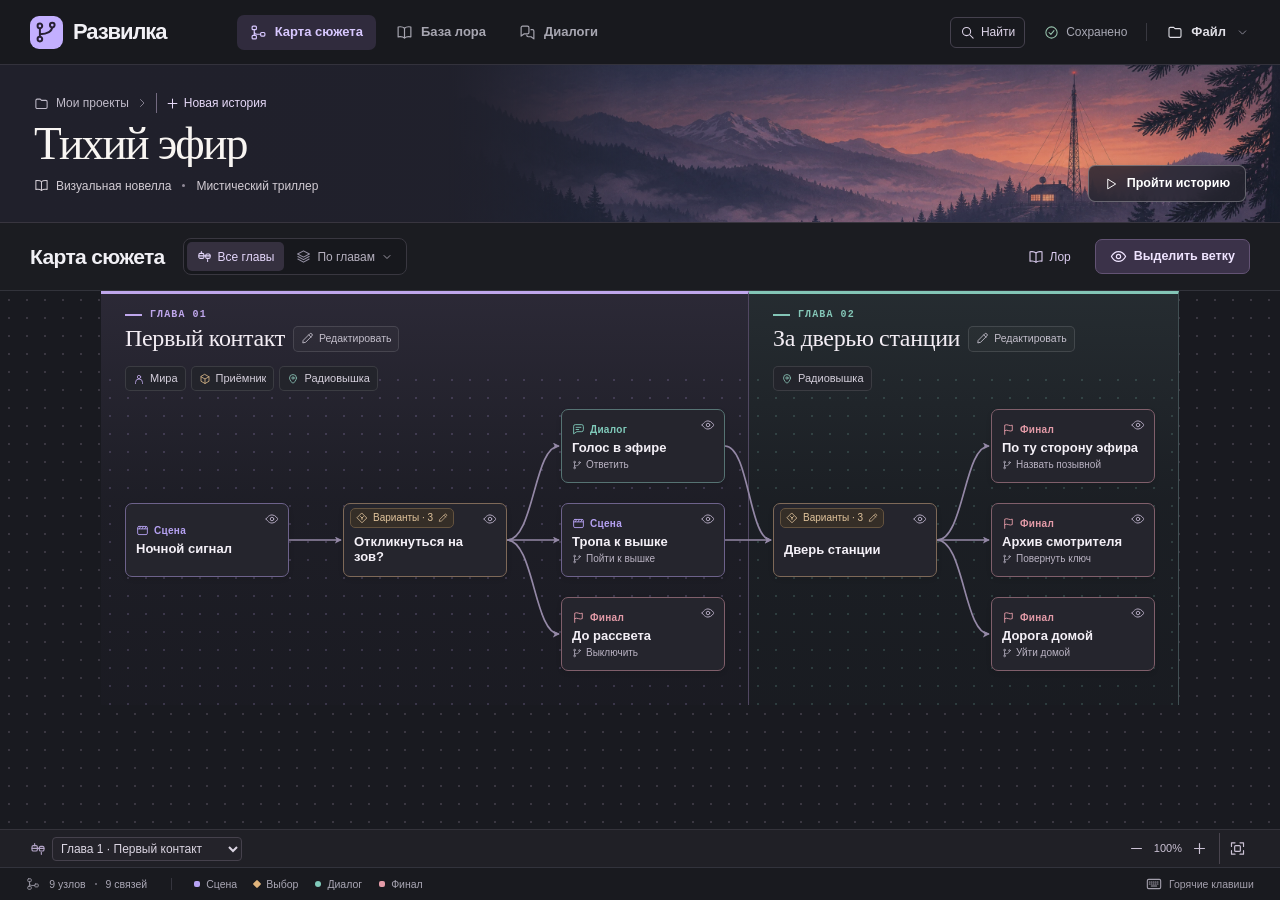
==== commit ffc6fa35: "Simplify writing choices and finding scenes across chapters" ====
--- a/index.html
+++ b/index.html
@@ -2,30 +2,31 @@
 <html lang="ru">
 <head>
   <meta charset="utf-8">
-  <meta name="viewport" content="width=device-width, initial-scale=1, viewport-fit=cover">
+  <meta name="viewport" content="width=device-width, initial-scale=1, viewport-fit=cover, interactive-widget=resizes-content">
   <meta name="theme-color" content="#17171d">
   <meta name="description" content="Развилка — рабочее пространство для карты сюжета, лора и диалогов визуальной новеллы.">
   <title>Развилка — карта сюжета</title>
   <link rel="icon" href="assets/mark.svg" type="image/svg+xml">
-  <link rel="stylesheet" href="style.css?v=3">
-  <script src="icons.js?v=3" defer></script>
-  <script src="model.js?v=3" defer></script>
-  <script src="map.js?v=3" defer></script>
-  <script src="connections.js?v=3" defer></script>
-  <script src="story.js?v=3" defer></script>
-  <script src="routes.js?v=3" defer></script>
-  <script src="timeline.js?v=3" defer></script>
-  <script src="app.js?v=3" defer></script>
+  <link rel="stylesheet" href="style.css?v=4">
+  <script src="icons.js?v=4" defer></script>
+  <script src="model.js?v=4" defer></script>
+  <script src="map.js?v=4" defer></script>
+  <script src="connections.js?v=4" defer></script>
+  <script src="story.js?v=4" defer></script>
+  <script src="routes.js?v=4" defer></script>
+  <script src="timeline.js?v=4" defer></script>
+  <script src="writer.js?v=4" defer></script>
+  <script src="app.js?v=4" defer></script>
 </head>
 <body>
   <div class="studio">
     <header class="topbar">
       <button class="brand" data-action="page" data-page="map" aria-label="Развилка, к карте сюжета"><img src="assets/mark.svg" alt="" width="32" height="32"><span>Развилка</span></button>
       <nav class="main-nav" aria-label="Разделы проекта" id="main-nav"></nav>
-      <div class="top-tools"><span id="save-state" title="Проект сохраняется в этом браузере"></span><span class="tool-divider"></span><button id="file-menu" class="file-button" data-action="file-menu" aria-label="Файл и настройки проекта" aria-haspopup="true"></button></div>
+      <div class="top-tools"><button class="project-search" data-action="find-project" title="Найти в проекте (Ctrl / ⌘ + K)" aria-label="Найти в проекте"><span data-icon="search"></span><span>Найти</span></button><span id="save-state" title="Проект сохраняется в этом браузере"></span><span class="tool-divider"></span><button id="file-menu" class="file-button" data-action="file-menu" aria-label="Файл и настройки проекта" aria-haspopup="true"></button></div>
     </header>
     <section id="project-cover" class="project-cover" aria-label="Текущий проект">
-      <div class="cover-inner"><button class="projects-link" data-action="projects"><span data-icon="folder"></span>Мои проекты<span data-icon="chevron-right"></span></button><h1 id="project-title"></h1><div id="project-meta" class="project-meta"></div></div>
+      <div class="cover-inner"><div class="project-links"><button class="projects-link" data-action="projects"><span data-icon="folder"></span>Мои проекты<span data-icon="chevron-right"></span></button><button class="start-own" data-action="new-project" id="start-own" hidden><span data-icon="plus"></span>Новая история</button></div><h1 id="project-title"></h1><div id="project-meta" class="project-meta"></div></div>
       <button class="read-button" data-action="play"><span data-icon="play"></span><span>Пройти историю</span></button>
     </section>
     <main class="workbench"><div class="workbar" id="workbar"></div><div id="workspace" class="workspace"></div></main>
--- a/style.css
+++ b/style.css
@@ -457,6 +457,77 @@
 .timeline-lore-list button {display:flex;gap:9px;align-items:center;padding:8px;border-bottom:1px solid #3a3741;text-align:left}
 .timeline-lore-list button>span:nth-child(2) {flex:1;min-width:0;overflow:hidden;white-space:nowrap;text-overflow:ellipsis;color:#beb7c5;font-size:12px}
 .reader-controls {flex-wrap:wrap}
+.project-search,.project-search span:first-child,.first-actions,.scene-next-actions,.card-variants,.writer-from-scene,.timeline-variants {display:inline-flex;align-items:center}
+.project-search {gap:6px;padding:7px 9px;border:1px solid #45414e;border-radius:6px;color:#ded5e9;font-size:12px}
+.project-search:hover,.writer-from-scene:hover {background:#37313f;color:#fff}
+.project-links,.start-own {display:flex;align-items:center;gap:8px}
+.start-own {gap:4px;padding:2px 8px;border-left:1px solid #736a80;color:#e6d9f8;font-size:12px}
+.start-own:hover {color:white;text-decoration:underline}
+@media(max-width:620px){.start-own{font-size:10.5px;padding:1px 6px}.start-own .icon{width:12px;height:12px}}
+.first-actions {justify-content:center;flex-wrap:wrap;gap:8px}
+.card-variants,.timeline-variants,.scene-next-actions button {gap:5px;padding:3px 6px;border:1px solid #64533f;border-radius:5px;background:#352e27;color:#e1c49c;font-size:11px}
+.card-variants:hover,.timeline-variants:hover,.scene-next-actions button:hover {background:#4a3b2b;color:#ffe6bf}
+.scene-next-actions {display:none;gap:5px;margin-top:3px}
+.scene-next-actions button {display:flex;align-items:center}
+.scene-next-actions button:first-child {color:#d9c9ef;border-color:#53495e;background:#302c37}
+.node-card.selected .scene-next-actions,.node-card:focus-within .scene-next-actions {display:flex}
+.node-card:is(.selected,:focus-within) .node-content:has(.scene-next-actions) :is(.node-detail,.node-summary) {display:none}
+.map-pane[data-tool=link] :is(.scene-next-actions,.card-variants) {pointer-events:none}
+.writer-from-scene {justify-content:center;width:100%;gap:7px;margin:-1px 0 12px;padding:8px 9px;background:#302b38;color:#e1d1f4;border:1px solid #51465e;border-radius:6px;font-size:12px}
+.band-head .band-open {display:inline-flex;gap:5px;align-items:center;width:auto;padding:4px 7px;font-size:10.5px;white-space:nowrap}
+.timeline-card.with-variants .timeline-scene {padding-top:26px;justify-content:center}
+.timeline-variants {position:absolute;left:6px;top:4px;font-size:10px;padding:3px 5px}
+.writer-modal {width:min(530px,calc(100% - 24px))}
+.writer-location {display:flex;align-items:center;gap:7px;color:#b9b0c6;font-size:12px;line-height:1.4;margin:0 0 15px;overflow-wrap:anywhere}
+.writer-question input {font-size:16px;height:42px}
+.choice-body h3 {font-size:14px;font-weight:620;letter-spacing:-.15px;margin:19px 0 10px}
+.choice-rows {display:grid;gap:9px}
+.choice-row {min-width:0;background:#28272e;border:1px solid #434049;border-radius:8px;padding:10px 12px}
+.choice-row-top {display:flex;align-items:flex-end;gap:5px}
+.choice-row-top>label {flex:1;min-width:0;display:grid;gap:5px}
+.choice-number {font-size:11px;color:#d9bd95;font-weight:600}
+.choice-row input.choice-label {height:37px;font-size:14px;background:#201f26;color:var(--text);border:1px solid #49444f;border-radius:5px;padding:7px 9px;width:100%}
+.choice-row :is(input,select):focus-visible {outline:2px solid var(--accent);outline-offset:1px}
+.choice-row .remove-option {width:25px;height:36px}
+.choice-target {margin-top:5px}
+.choice-target summary {list-style:none;display:flex;align-items:center;gap:5px;width:fit-content;max-width:100%;min-height:25px;padding:2px;color:#c8bad7;font-size:12px;cursor:pointer}
+.choice-target summary:hover {color:#efe4ff}
+.choice-target summary::-webkit-details-marker {display:none}
+.choice-target[open] summary>.icon:last-child {transform:rotate(180deg)}
+.target-summary {overflow:hidden;text-overflow:ellipsis;white-space:nowrap}
+.choice-rule-count {display:flex;align-items:center;gap:2px;color:#cfb993}
+.choice-target-fields {border-top:1px solid #413c47;margin:5px 0 1px;padding-top:10px}
+.choice-target-fields label.field {margin:0 0 8px}
+.choice-target-fields label:last-child {margin-bottom:0}
+.choice-target-fields input,.choice-target-fields select {width:100%}
+.add-option {display:flex;align-items:center;justify-content:center;gap:7px;width:100%;padding:9px 12px;border:1px dashed #64576e;border-radius:6px;font-size:12.5px;color:#ddcbed;margin-top:10px}
+.add-option:hover {background:#342d3d;border-color:#ad94c2}
+.choice-body .writer-error {color:#efaba9;font-size:12.5px;margin:10px 0 0}
+.choice-row.is-removed :is(.choice-row-top,.choice-target) {display:none}
+.removed-option {display:flex;align-items:center;justify-content:space-between;gap:7px;color:var(--muted);font-size:12px}
+.finder-modal {width:min(535px,calc(100% - 24px))}
+.writer-search>.search-box {width:100%;background:#24232b}
+.writer-search>.search-box input {min-width:0;width:100%;height:38px;color:var(--text);outline:0}
+.writer-results {display:grid;max-height:min(43dvh,360px);overflow-y:auto;margin-top:7px;scrollbar-gutter:stable}
+.outcome-picker .writer-results {max-height:160px}
+.writer-result {display:flex;align-items:center;gap:9px;min-width:0;text-align:left;padding:8px;border-bottom:1px solid #39353f;border-radius:4px;color:#c7b9d5}
+.writer-result:hover,.writer-result:focus-visible {background:#38323f}
+.writer-result>span {flex:1;min-width:0;display:grid;gap:3px}
+.writer-result strong,.writer-result small {overflow:hidden;text-overflow:ellipsis;white-space:nowrap}
+.writer-result strong {font-size:13px;color:#f0ebf5}.writer-result small,.no-matches {font-size:11.5px;color:#b8afc2}
+.no-matches {margin:9px}
+.writer-modal .modal-shell {display:flex;flex-direction:column;max-height:calc(100dvh - 40px)}
+.writer-modal #choice-form {display:flex;flex-direction:column;min-height:0}
+.choice-body {overflow:auto;min-height:0}
+.writer-modal .modal-head,.writer-modal .form-footer {flex:0 0 auto}
+@media(max-width:780px) {.project-search {padding:6px}.project-search>span:last-child {display:none}}
+@media(max-width:620px) {
+  .writer-modal .modal-shell {max-height:calc(100dvh - 28px)}
+  .choice-row {padding:8px 10px}.choice-row input.choice-label,.writer-question input,.writer-search input {font-size:16px}
+  .project-search {width:30px;height:28px;justify-content:center}
+  .card-variants {padding:2px 5px}.node-choice .node-detail:has(.card-variants){margin-top:2px}
+  .scene-next-actions {margin-top:1px}.scene-next-actions button {padding:2px 5px}
+}
 .map-pane .chapter-on-path {border-color:#8bd6b8;box-shadow:0 0 0 1px #8bd6b8}
 .map-pane .chapter-off-path:not(:hover):not(:focus-within):not(.selected) {opacity:.48}
 .chapter-route-note {position:absolute;z-index:2;left:20px;bottom:57px;display:flex;align-items:center;gap:1px;padding:2px 4px;border-color:#4f705f;background:#25362e}
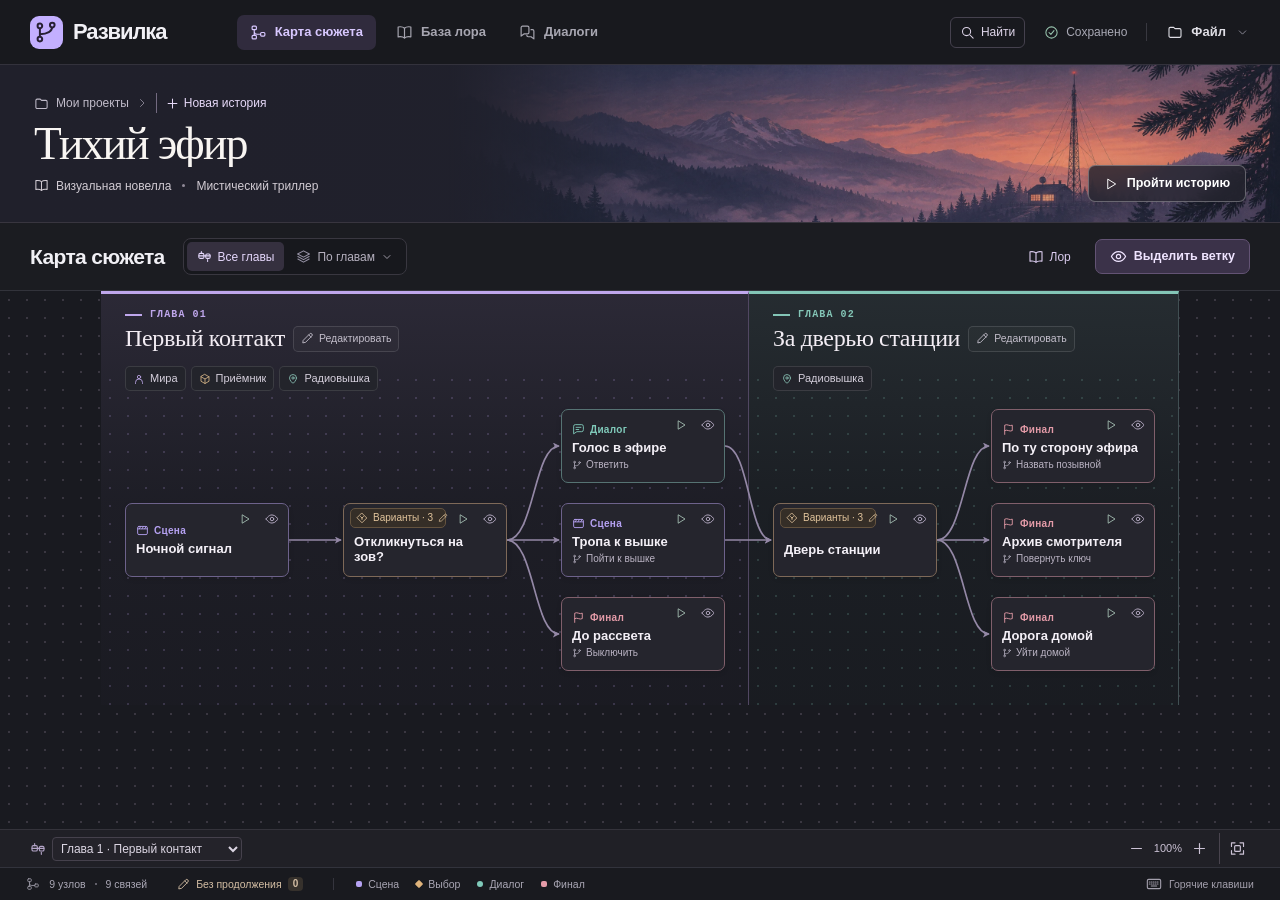
==== commit 28d0ee4d: "Preview scene histories and locate lore and unfinished branches" ====
--- a/index.html
+++ b/index.html
@@ -7,16 +7,16 @@
   <meta name="description" content="Развилка — рабочее пространство для карты сюжета, лора и диалогов визуальной новеллы.">
   <title>Развилка — карта сюжета</title>
   <link rel="icon" href="assets/mark.svg" type="image/svg+xml">
-  <link rel="stylesheet" href="style.css?v=4">
-  <script src="icons.js?v=4" defer></script>
-  <script src="model.js?v=4" defer></script>
-  <script src="map.js?v=4" defer></script>
-  <script src="connections.js?v=4" defer></script>
-  <script src="story.js?v=4" defer></script>
-  <script src="routes.js?v=4" defer></script>
-  <script src="timeline.js?v=4" defer></script>
-  <script src="writer.js?v=4" defer></script>
-  <script src="app.js?v=4" defer></script>
+  <link rel="stylesheet" href="style.css?v=5">
+  <script src="icons.js?v=5" defer></script>
+  <script src="model.js?v=5" defer></script>
+  <script src="map.js?v=5" defer></script>
+  <script src="connections.js?v=5" defer></script>
+  <script src="story.js?v=5" defer></script>
+  <script src="routes.js?v=5" defer></script>
+  <script src="timeline.js?v=5" defer></script>
+  <script src="writer.js?v=5" defer></script>
+  <script src="app.js?v=5" defer></script>
 </head>
 <body>
   <div class="studio">
--- a/style.css
+++ b/style.css
@@ -554,3 +554,69 @@
   .map-scope>button>.icon:first-child {display:none}
   .route-toggle {padding:6px 7px}.timeline-lore-toggle {padding:4px}
 }
+.scene-preview {position:absolute;right:31px;top:3px;display:grid;place-items:center;width:25px;height:24px;border-radius:4px;padding:0;color:#adc9bc}
+.scene-preview:hover,.scene-preview:focus-visible {background:#385544;color:#dcffec}
+.timeline-variants {max-width:96px;white-space:nowrap}
+.route-preview,.inspect-preview {display:inline-flex;align-items:center;justify-content:center;gap:6px;color:#c8eeda;background:#2a3a32;border:1px solid #4b6758;border-radius:5px;font-size:12px}
+.route-preview {padding:7px 9px;white-space:nowrap;margin-left:auto;flex-shrink:0}
+.route-preview+.route-back {margin-left:0}
+.inspect-preview {width:100%;padding:8px 9px;margin:0 0 9px}
+.route-preview:hover,.inspect-preview:hover {background:#3a5043}
+.preview-history {border-block:1px solid #40574b;background:#26332c}
+.preview-history summary {list-style:none;display:flex;align-items:center;gap:9px;padding:11px 19px;color:#a7d4b9;cursor:pointer}
+.preview-history summary::-webkit-details-marker {display:none}
+.preview-history summary>span:first-of-type,.preview-paths button>span {display:grid;min-width:0;gap:3px}
+.preview-history small,.preview-history strong {overflow-wrap:anywhere}
+.preview-history small {font-size:11px;font-weight:450;color:#b3cabb}
+.preview-history strong {font-size:13px;font-weight:600;color:#edf3ed}
+.switch-history {margin-left:auto;display:inline-flex;align-items:center;gap:4px;white-space:nowrap;font-size:11.5px}
+.preview-history[open] .switch-history svg {transform:rotate(180deg)}
+.preview-paths {display:grid;gap:4px;padding:0 14px 10px;max-height:34dvh;overflow:auto}
+.preview-paths button {display:flex;align-items:center;gap:9px;text-align:left;color:#b7cabc;padding:7px 9px;border:1px solid transparent;border-radius:5px}
+.preview-paths button:hover,.preview-paths button[aria-pressed="true"] {background:#32453a;border-color:#536f5c}
+.reader-modal:has(.preview-history) .reader-image {height:64px}
+.preview-target {margin:0 0 8px;font-size:19px}
+.unfinished-button {display:flex;align-items:center;gap:6px;padding:4px 6px;border-radius:4px;white-space:nowrap;color:#d4bea4}
+.unfinished-button:hover {color:#f6e6cd;background:#37302b}
+.unfinished-button b {font-size:10px;background:#36312c;border-radius:4px;padding:1px 5px}
+.unfinished-list h3 {font-size:12px;color:#cdc1d7;margin:0 0 5px}
+.unfinished-list section+section {margin-top:16px}
+.unfinished-list button {display:flex;align-items:center;gap:10px;width:100%;padding:9px 4px;text-align:left;border-bottom:1px solid #403b46}
+.unfinished-list button:hover {background:#322d38}
+.unfinished-list strong {font-size:13px;font-weight:550;overflow-wrap:anywhere;min-width:0}
+.unfinished-list button>svg:last-child {margin-left:auto;color:#aea4b7}
+.unfinished-list p,.lore-scenes {font-size:13px;color:#c8c0cd}
+.pending-mark {display:inline-flex;color:#d4b081}
+.timeline-card.unfinished-scene {border-bottom-style:dashed}
+.lore-show-map {display:flex;align-items:center;gap:8px;width:100%;margin:0 0 15px;padding:10px 12px;background:#302b37;color:var(--kind-color);border:1px solid #514559;border-radius:6px;text-align:left;font-size:13px}
+.lore-show-map span {margin-left:auto;font-size:11px;color:#c7becd}
+.lore-show-map:hover {background:#3a3243}
+.lore-scenes {margin:0 0 12px}.lore-scenes summary {cursor:pointer}.lore-scenes .chips {margin-top:7px}
+.appearance-strip {display:flex;align-items:center;flex:0 0 auto;gap:14px;padding:8px clamp(14px,2.35vw,42px);border-bottom:1px solid #60513e;background:#302b25}
+.appearance-title {display:flex;align-items:center;gap:8px;min-width:0;color:var(--kind-color)}
+.appearance-title span {display:grid;gap:2px;min-width:0}
+.appearance-title small {font-size:10.5px;color:#d4c3ac}.appearance-title strong {font-size:13px;overflow:hidden;text-overflow:ellipsis;white-space:nowrap}
+.appearance-strip select {max-width:min(48vw,460px);min-width:0;padding:5px 8px;border:1px solid #655743;border-radius:5px;background:#332e28;color:#f2e6d4;font:inherit;font-size:12px;text-overflow:ellipsis}
+.appearance-strip>button {margin-left:auto;display:flex;align-items:center;gap:5px;color:#e5d5bd;font-size:12px;white-space:nowrap;padding:6px;border-radius:4px}
+.appearance-strip>button:hover {background:#4b4033}
+.band-chip.focused-chip {border-color:var(--kind-color)}
+.lore-hit,.map-pane .node-card.lore-hit {border-color:#d7b47e;box-shadow:0 0 0 1px #d7b47e;background-color:#332e2a}
+.timeline-card.current-appearance {box-shadow:0 0 0 3px #d7b47e70}
+.lore-muted:not(:hover):not(:focus-within):not(.selected) {opacity:.44}
+.has-lore-focus .timeline-line {opacity:.4}
+.route-label-compact {display:none}
+.reader-body h3:focus {outline:none}
+@media(max-width:760px){
+  .statusbar:has(.unfinished-button) .legend {display:none}
+  .unfinished-button {margin-left:auto}.statusbar:has(.unfinished-button) .shortcut-button {margin-left:0}
+  .route-preview {padding:5px 7px;font-size:11px}
+  .route-location {min-width:85px}.route-location strong {max-width:100%}
+  .scene-preview {right:36px;width:26px;height:28px}
+  .appearance-strip {flex-wrap:wrap;gap:4px 8px;padding:6px 12px}
+  .appearance-strip select {order:2;width:100%;max-width:100%;font-size:13px}
+  .appearance-title {flex:1}
+}
+@media(max-width:365px) {
+  .route-label {display:none}
+  .route-label-compact {display:inline}
+}
